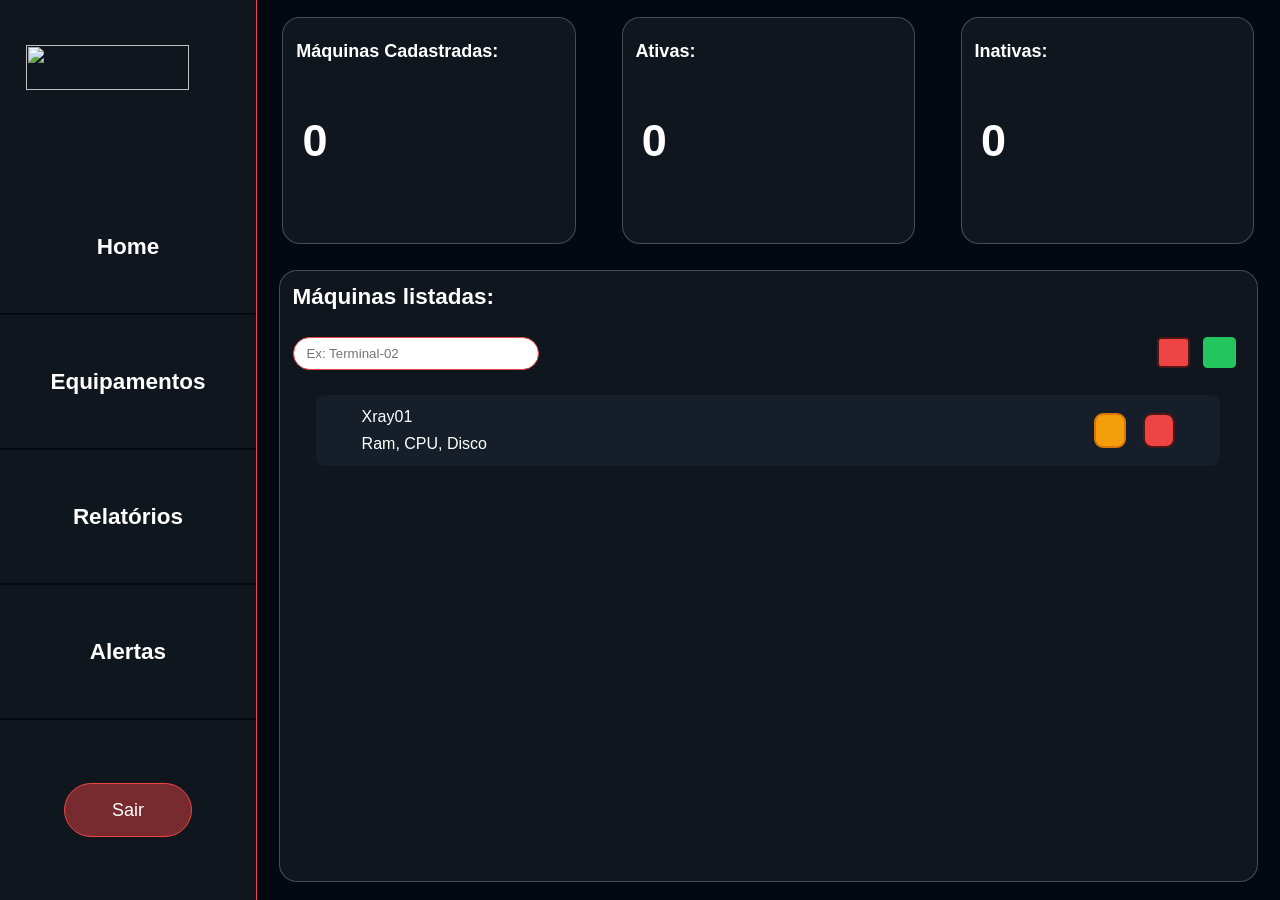
==== Entrega-oficial/web-data-viz/public/dashboard/index.html @ 2b2e2326 "finalizei os estilos tanto dos modais quanto da primeira pagina de dashboard em si" ====
<!DOCTYPE html>
<html lang="en">
<head>
    <meta charset="UTF-8">
    <meta name="viewport" content="width=device-width, initial-scale=1.0">
    <link rel="stylesheet" href="../css/dashboard.css">
    <link rel="shortcut icon" href="../assets/img/favicon.ico" type="image/x-icon">

    <title>Dashboard</title>

    <link
      rel="stylesheet"
      type="text/css"
      href="https://cdn.jsdelivr.net/npm/@phosphor-icons/web@2.1.1/src/regular/style.css"
    />
    <link
      rel="stylesheet"
      type="text/css"
      href="https://cdn.jsdelivr.net/npm/@phosphor-icons/web@2.1.1/src/fill/style.css"
    />

</head>
<body>
    <aside>
        <div class="top">
            <img src="../assets/img/logo.png">
        </div>
        <div class="links">
            <div class="link"><span>Home</span></div>
            <div class="link"><span>Equipamentos</span></div>
            <div class="link"><span>Relatórios</span></div>
            <div class="link"><span>Alertas</span></div>
        </div>
        <div class="btnLogout">
            <button>Sair</button>
        </div>
    </aside>
    <main>
        <div class="kpis">
            <div class="kpi">
                <div class="kpi-title">Máquinas Cadastradas:</div>
                <div class="kpi-main">0</div>
            </div>
            <div class="kpi">
                <div class="kpi-title">Ativas:</div>
                <div class="kpi-main">0</div>
            </div>
            <div class="kpi">
                <div class="kpi-title">Inativas:</div>
                <div class="kpi-main">0</div>
            </div>
        </div>

        <div class="list">
            <div class="title">Máquinas listadas:</div>
            <div class="top">
                <div class="search">
                    <i class="ph ph-magnifying-glass"></i>
                    <input type="text" placeholder="Ex: Terminal-02">
                </div>
                <div class="opt">
                    <button><i class="ph ph-funnel"></i></button>
                    <button onclick="openModal('create')" id="addBtn"><i class="ph ph-plus-circle"></i></button>
                </div>
            </div>
            <div class="itens">
                <div class="item">
                    <div class="wrapper">
                        <div class="info">
                            <p>Xray01</p>
                            <p>Ram, CPU, Disco</p>
                        </div>
                        <div class="actions">
                            <button onclick="openModal('update')" id="uptBtn"><i class="ph ph-note-pencil"></i></button>
                            <button onclick="openModal('remove')"><i class="ph ph-trash"></i></button>
                        </div>
                    </div>
                </div>
            </div>
        </div>
    </main>

    <div class="modal" id="create">
        <div class="wrapper">
            <i class="ph ph-x" onclick="closeModal('create')"></i>
            <div class="form">
                <p style="text-align: center; font-weight: bold;">Preencha todos<br>os campos</p>
                <div class="inputs">
                    <input type="text" placeholder="Apelido">
                    <input type="text" placeholder="Mac Adress">
                    <div class="componentes">
                        <p style="font-size: 1.5vh;">Selecione os componentes</p>
                        <div class="choice">
                            <select id="addSel">
                                <option value="cpu">CPU</option>
                                <option value="ram">RAM</option>
                                <option value="disco">Disco</option>
                            </select>
                            <div class="btns">
                                <button onclick="addComponente('add')">+</button>
                                <button onclick="rmComponente('add')">-</button>
                            </div>
                        </div>
                        <p id="addComponent"></p>
                    </div>
                    <button onclick="add()">Enviar</button>
                </div>
            </div>
        </div>
    </div>

    <div class="modal" id="update">
        <div class="wrapper">
            <i class="ph ph-x" onclick="closeModal('update')"></i>
            <div class="form">
                <p style="text-align: center; font-weight: bold;">Edite os campos</p>
                <div class="inputs">
                    <input type="text" placeholder="Apelido">
                    <input type="text" placeholder="Mac Adress">
                    <div class="componentes">
                        <p style="font-size: 1.5vh;">Selecione os componentes</p>
                        <div class="choice">
                            <select id="uptSel">
                                <option value="cpu">CPU</option>
                                <option value="ram">RAM</option>
                                <option value="disco">Disco</option>
                            </select>
                            <div class="btns">
                                <button onclick="addComponente('upt')">+</button>
                                <button onclick="rmComponente('upt')">-</button>
                            </div>    
                        </div>
                        <p id="uptComponent"></p>
                    </div>
                    <button onclick="edit()">Editar</button>
                </div>
            </div>
        </div>
    </div>

    <div class="modal" id="remove">
        <div class="wrapper">
            <i class="ph ph-x" onclick="closeModal('remove')"></i>
            <div class="remove">
                <p>Você deseja remover (Item)?</p>
                <div class="btns">
                    <button onclick="remove()" id="rmYes">Sim</button>
                    <button onclick="closeModal('remove')" id="rmNo">Não</button>
                </div>
            </div>
        </div>
    </div>
</body>
</html>
<script>
    function openModal(window){
        let mod = document.getElementById(`${window}`);

        mod.style.display = "flex";
    }
    function closeModal(window){
        let mod = document.getElementById(`${window}`);

        mod.style.display = "none";
    }
</script>
---- Entrega-oficial/web-data-viz/public/css/dashboard.css ----
*{
        margin: 0;
        padding: 0;
    }

    /*
    CORES:

    vermei: #EF4444
    background: #030911


    */

    body{
        position: relative;

        background-color: #030911;

        display: flex;
        align-items: center;
        justify-content: center;

        color: #FFF;

        font-family: 'Segoe UI', Tahoma, Geneva, Verdana, sans-serif;

        height: 100vh;
        width: 100vw;
    }

    aside{
        height: 100%;
        width: 20%;

        border-right: 1px solid #EF4444;

        background-color: #10161D;
    }

    aside .top{
        width: 100%;
        height: 20%;

        display: flex;
        align-items: center;
        justify-content: center;
    }

    aside .top img{
        width: 80%;
        height: 50%;
    }

    aside .links{
        width: 100%;
        height: 60%;

        display: flex;
        align-items: center;
        justify-content: center;
        flex-direction: column;
    }

    aside .links .link{
        font-weight: bold;
        font-size: 2.5vh;

        width: 100%;
        height: 25%;

        display: flex;
        align-items: center;
        justify-content: center;

        border-bottom:2px solid #030911;
        transition: all 200ms ease;

        cursor: pointer;
    }

    aside .links .link:hover{
        background-color: color-mix(in srgb, #10161D 100%, #fff 5%);
    }

    aside .btnLogout{
        width: 100%;
        height: 20%;

        display: flex;
        align-items: center;
        justify-content: center;
    }

    aside .btnLogout button{
        width: 50%;
        height: 30%;

        font-size: 2vh;
        color: #fff;

        border-radius: 20vh;

        background-color: #ef444476;
        border: 1px solid #EF4444;

        transition: all 200ms ease;
    }

    aside .btnLogout button:hover{
        background-color: #EF4444;
        cursor: pointer;
    }

    main{
        height: 100%;
        width: 80%;

        display: flex;
        align-items: center;
        justify-content: center;
        flex-direction: column;

        gap: 3vh;
    }

    main .kpis{
        width: 95%;
        height: 25%;

        display: flex;
        align-items: center;
        justify-content: space-between;

    }

    main .kpis .kpi{
        width: 30%;
        height: 100%;

        border-radius: 2vh;
        border: 1px solid #ffffff3b;

        background-color: #10161D;
        transition: all 200ms ease;
    }

    main .kpis .kpi:hover{
        transform: scale(105%);
    }

    .kpi .kpi-title{
        width: fit-content;
        height: 30%;

        padding-left: 1vw;

        font-weight: bold;
        font-size: 2vh;

        display: flex;
        align-items: center;
        justify-content: center;
    }

    .kpi .kpi-main{
        padding-left: 1.5vw;

        width: fit-content;
        height: 50%;

        font-weight: bold;
        font-size: 5vh;

        display: flex;
        align-items: center;
        justify-content: center;

    }

    main .list{
        width: 93%;
        height: 65%;

        border: 1px solid #ffffff3b;

        display: flex;
        align-items: center;
        justify-content: flex-start;
        flex-direction: column;

        gap: 3vh;

        border-radius: 2vh;
        background-color: #10161D;

        padding: 1vw 1vw;
    }

    main .list .title{
        width: 100%;
        height: fit-content;

        font-weight: bold;
        font-size: 2.5vh;
    }

    main .list .top{
        width: 100%;
        height: 6%;

        display: flex;
        justify-content: space-between;
    }

    main .list .search{
        width: 25%;
        height: 100%;

        gap: 0.5vw;

        display: flex;
        align-items: center;

        padding-left: 0.5vw;

        background-color: #fff;
        border-radius: 10vh;

        border: 1px solid #EF4444;

    }

    main .list .search input{
        width: 90%;

        border: none;
    }

    main .list .search input:focus{
        outline: none;
    }

    main .list .search i{
        color: #EF4444;
    }

    main .list .opt{
        display: flex;
        align-items: center;
        justify-content: center;
        gap: 1vw;

        height: 100%;
        width: 10%;
    }

    main .list .opt button{
        background-color: #EF4444;
        border: 2px solid color-mix(in srgb, #EF4444 50%, #000 100%);

        width: 35%;
        height: 100%;

        border-radius: 0.5vh;
    }

    main .list .opt #addBtn{
        border: #136d34;
        background-color: #22C55E;
    }

    main .list .opt #addBtn:hover{
        border: #062210;
        background-color: #126932;
    }

    main .list .opt button i{
        color: #fff;
    }

    main .list .opt button:hover{
        background-color: #832525;
        border: 2px solid color-mix(in srgb, #EF4444 50%, #000 110%);
    }

    main .list .itens{
        width: 95%;
        height: 90%;

        display: flex;
        align-items: center;
        justify-content: flex-start;
        flex-direction: column;
    }

    main .list .itens .item{
        background-color: #161f29;

        border-radius: 1vh;

        width: 100%;
        height: 15%;

        display: flex;
        align-items: center;
        justify-content: center;

        transition: all 200ms ease;
    }

    main .list .itens .item:hover{
        transform: scale(105%);
    }

    .item .wrapper{
        width: 90%;
        height: 100%;

        display: flex;
        align-items: center;
        justify-content: space-between;
    }

    .item .wrapper .info{
        height: 80%;

        display: flex;
        align-items: flex-start;
        flex-direction: column;
        justify-content: center;

        gap: 1vh;
    }

    .item .wrapper .actions{
        height: 100%;
        width: 10%;

        display: flex;
        align-items: center;
        justify-content: space-between;
    }

    .item .wrapper .actions button{
        width: 40%;
        height: 50%;

        border-radius: 1vh;

        background-color: #EF4444;
        border: 2px solid color-mix(in srgb, #EF4444 50%, #000 100%);
    }

    .item .wrapper .actions #uptBtn{
        background-color: #F59E0B;
        border: 2px solid #D97706;
    }

    .item .wrapper .actions #uptBtn:hover{
        background-color: #D97706;
        border: 2px solid #4d3204;
    }

    .item .wrapper .actions button i{
        color: #fff;
    }

    .item .wrapper .actions button:hover{
        background-color: #832525;
        border: 2px solid color-mix(in srgb, #EF4444 50%, #000 110%);
    }

    .modal{
        width: 100%;
        height: 100%;
        position: absolute;
        top: 50%;
        left: 50%;
        transform: translate(-50%, -50%);
        display: none;
        align-items: center;
        justify-content: center;
        background-color: rgba(0, 0, 0, 0.7);
        backdrop-filter: blur(4px);
    }

    .modal .wrapper{
        width: fit-content;
        min-width: 350px;
        min-height: 200px;
        height: fit-content;
        position: relative;
        background-color: #10161D;
        border: 1px solid #ffffff20;
        border-radius: 2vh;
        display: flex;
        align-items: center;
        justify-content: center;
        padding: 3vw;
        box-shadow: 0 15px 50px #00000080;
    }

    .modal .wrapper > i{
        position: absolute;
        top: 5%;
        left: auto;
        right: 5%;
        color: #ffffff80;
        font-size: 2.2vh;
        cursor: pointer;
        transition: all 200ms ease;
    }

    .modal .wrapper i:hover{
        color: #fff;
        transform: scale(1.15);
    }

    .modal .wrapper .form{
        display: flex;
        align-items: center;
        justify-content: center;
        flex-direction: column;
        gap: 2vh;
        font-size: 2vh;
    }

    .modal .wrapper .form p{
        font-size: 2.3vh;
        color: #fff;
    }

    .modal .wrapper .form .inputs{
        display: flex;
        align-items: center;
        justify-content: center;
        flex-direction: column;
        gap: 2vh;
    }

    .modal .wrapper .form .inputs input{
        width: 250px;
        box-sizing: border-box;
        padding: 1vh 1.5vh;
        height: 4vh;
        border-radius: 1vh;
        border: 1px solid #ffffff20;
        background-color: #161f29;
        color: #fff;
        transition: all 200ms ease;
    }

    .modal .wrapper .form .inputs input::placeholder{
        color: #ffffff60;
    }

    .modal .wrapper .form .inputs input:focus{
        outline: none;
        border-color: #EF4444;
        box-shadow: 0 0 0 2px #83252553;
    }

    .modal .wrapper .form .componentes{
        display: flex;
        align-items: center;
        justify-content: center;
        flex-direction: column;
        gap: 1vh;
        width: 100%;
    }

    .modal .wrapper .form .componentes p{
        color: #ffffff80;
    }

    .modal .wrapper .form .componentes .choice{
        display: flex;
        align-items: center;
        justify-content: space-around;
        width: 100%;
        height: 4vh;
        gap: 1vh;
    }

    .modal .wrapper .form .componentes .choice .btns{
        display: flex;
        width: 30%;
        height: 100%;
        gap: 0.5vh;
    }

    .modal .wrapper .form .componentes .choice select{
        padding: 0 1vh;
        height: 100%;
        border-radius: 0.7vh;
        border: 1px solid #ffffff20;
        background-color: #161f29;
        color: #fff;
        outline: none;
    }

    .modal .wrapper .form .componentes .choice .btns button{
        width: 50%;
        height: 100%;
        border-radius: 0.7vh;
        border: none;
        color: #fff;
        font-weight: bold;
        cursor: pointer;
        transition: all 200ms ease;
    }

    .modal .wrapper .form .inputs button{
        width: 100%;
        height: 4vh;
        border: none;
        border-radius: 0.8vh;
        color: #fff;
        background-color: #EF4444;
        font-weight: bold;
        cursor: pointer;
        transition: all 200ms ease;
    }

    .modal .wrapper .form .inputs button:hover{
        background-color: #7f2222;
    }

    .modal .wrapper .remove{
        display: flex;
        align-items: center;
        justify-content: center;
        flex-direction: column;
        gap: 2vh;
    }

    .modal .wrapper .remove .btns{
        width: 70%;
        display: flex;
        align-items: center;
        justify-content: space-between;
        gap: 1vh;
    }

    .modal .wrapper .remove .btns button{
        width: 50%;
        height: 4vh;
        border: none;
        border-radius: 0.8vh;
        color: #fff;
        font-weight: bold;
        cursor: pointer;
        transition: all 200ms ease;
    }

    .modal .wrapper .remove .btns #rmYes{
        background-color: #EF4444;
    }

    .modal .wrapper .remove .btns #rmNo{
        background-color: transparent;
        border: 1px solid #EF4444;
    }

    .modal .wrapper .remove .btns #rmYes:hover{
        background-color: #a52e2e;
    }

    .modal .wrapper .remove .btns #rmNo:hover{
        border: transparent;
        background-color: #f84444;
    }
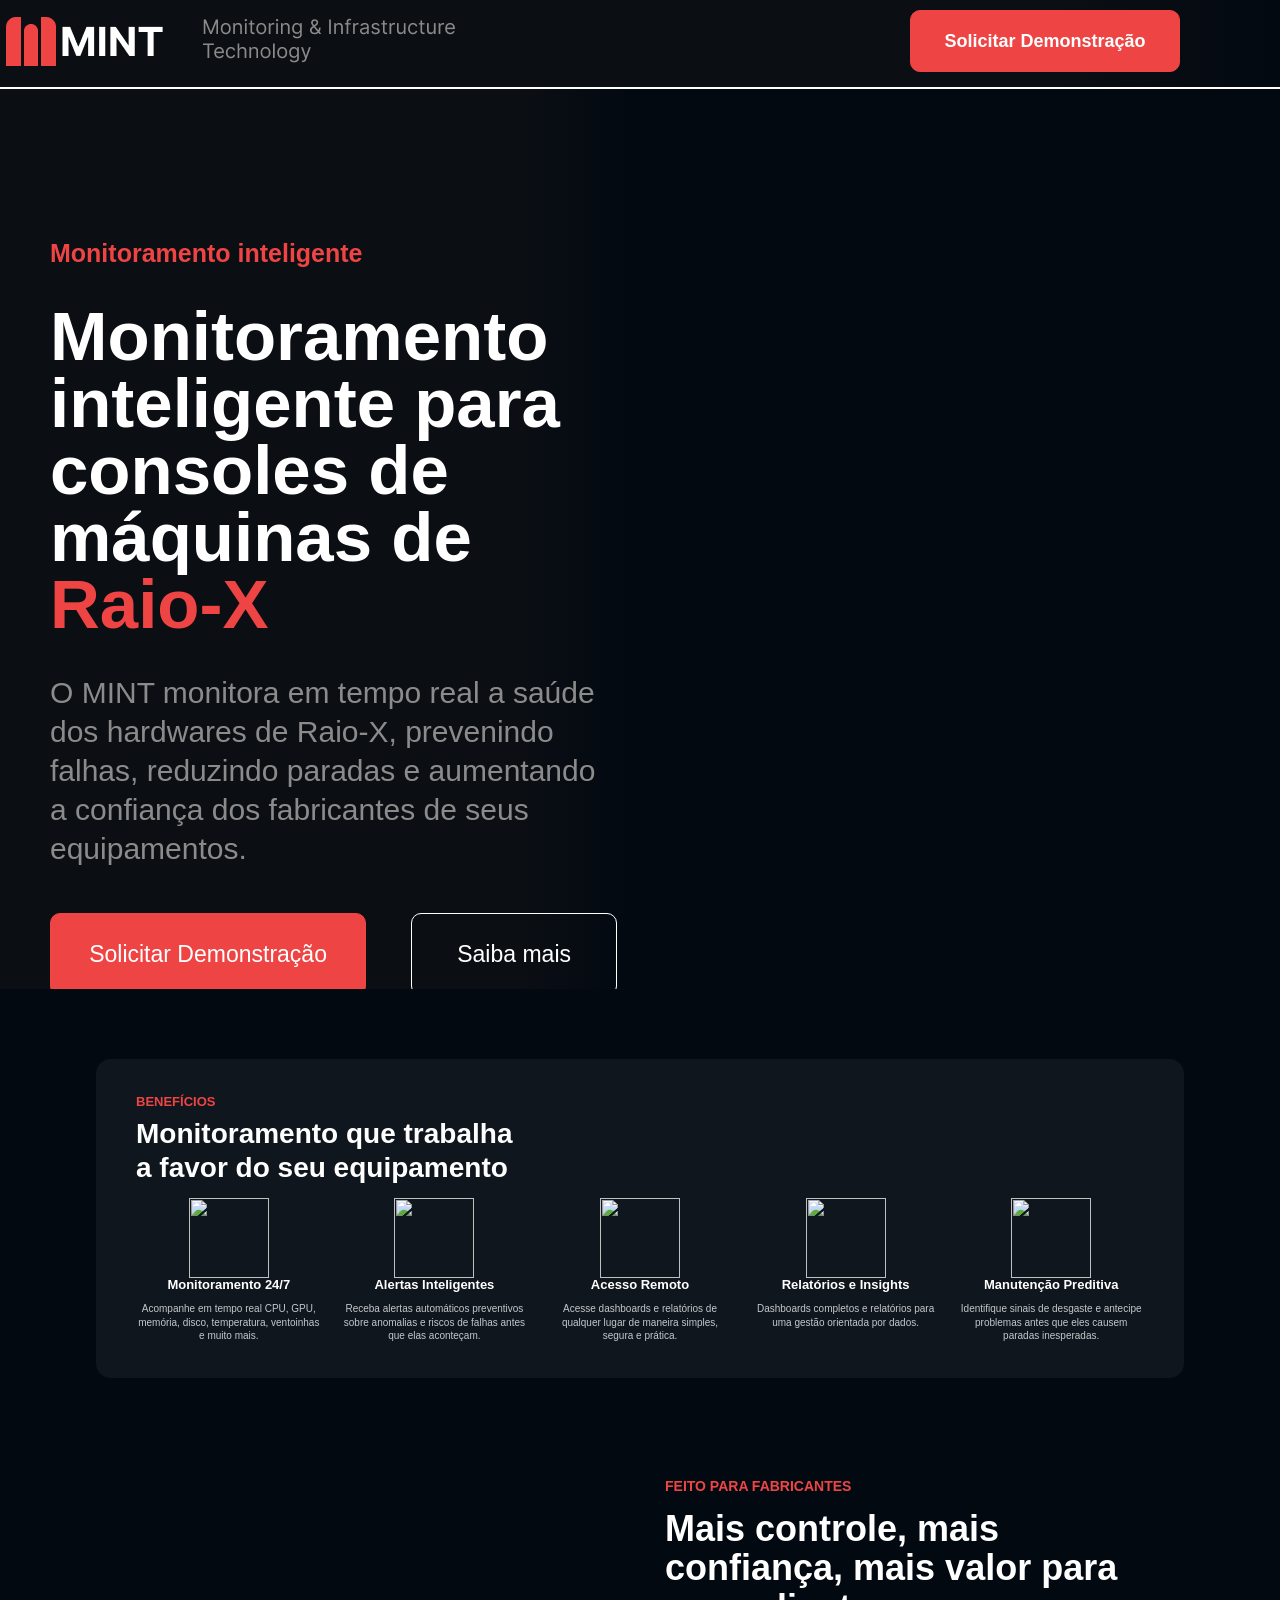
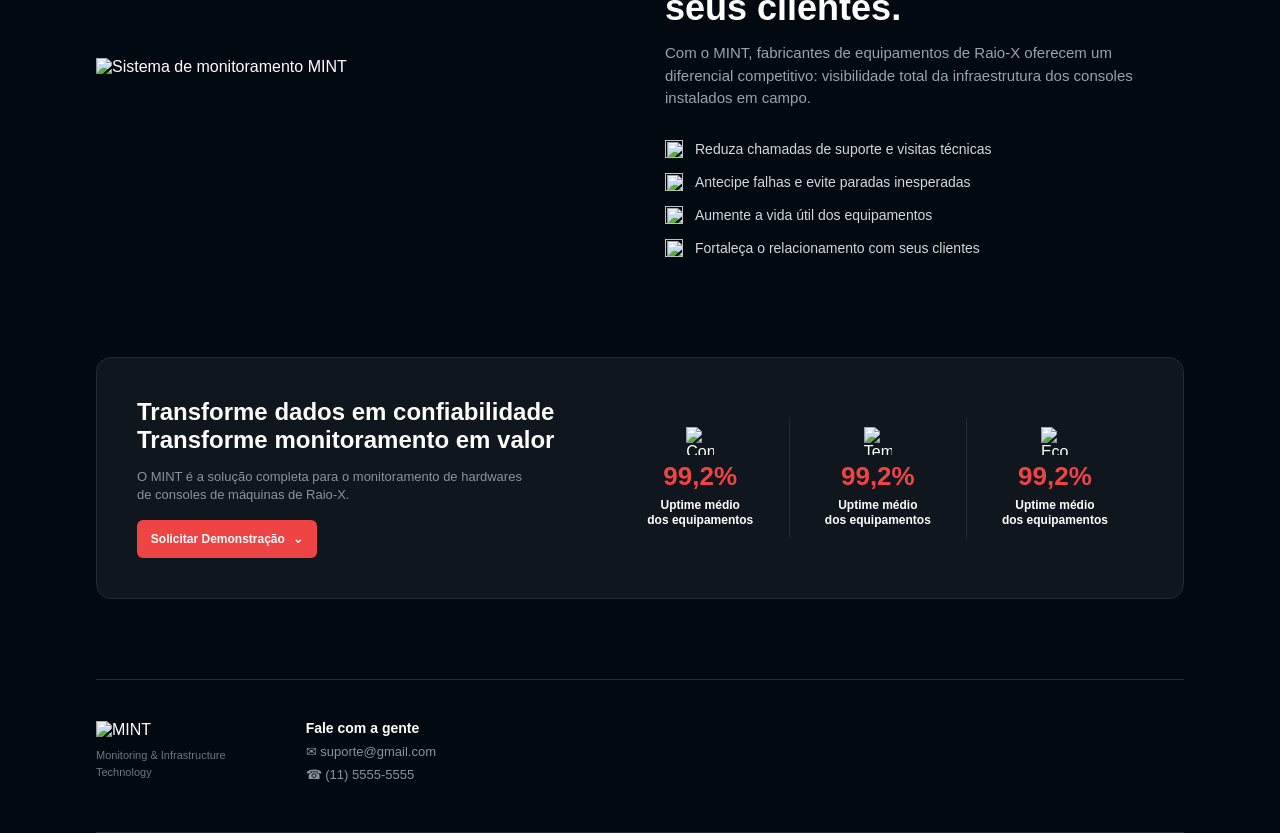
==== commit 83c66a50: "CRUD de Equipamentos quase finalizado, faltando apenas update" ====
--- a/Entrega-oficial/web-data-viz/public/dashboard/index.html
+++ b/Entrega-oficial/web-data-viz/public/dashboard/index.html
@@ -39,15 +39,15 @@
         <div class="kpis">
             <div class="kpi">
                 <div class="kpi-title">Máquinas Cadastradas:</div>
-                <div class="kpi-main">0</div>
+                <div class="kpi-main" id="totalKpi">0</div>
             </div>
             <div class="kpi">
                 <div class="kpi-title">Ativas:</div>
-                <div class="kpi-main">0</div>
+                <div class="kpi-main" id="ativasKpi">0</div>
             </div>
             <div class="kpi">
                 <div class="kpi-title">Inativas:</div>
-                <div class="kpi-main">0</div>
+                <div class="kpi-main" id="inativasKpi">0</div>
             </div>
         </div>
 
@@ -63,49 +63,14 @@
                     <button onclick="openModal('create')" id="addBtn"><i class="ph ph-plus-circle"></i></button>
                 </div>
             </div>
-            <div class="itens">
-                <div class="item">
-                    <div class="wrapper">
-                        <div class="info">
-                            <p>Xray01</p>
-                            <p>Ram, CPU, Disco</p>
-                        </div>
-                        <div class="actions">
-                            <button onclick="openModal('update')" id="uptBtn"><i class="ph ph-note-pencil"></i></button>
-                            <button onclick="openModal('remove')"><i class="ph ph-trash"></i></button>
-                        </div>
-                    </div>
-                </div>
+            <div class="itens" id="itens">
+                
             </div>
         </div>
     </main>
 
     <div class="modal" id="create">
-        <div class="wrapper">
-            <i class="ph ph-x" onclick="closeModal('create')"></i>
-            <div class="form">
-                <p style="text-align: center; font-weight: bold;">Preencha todos<br>os campos</p>
-                <div class="inputs">
-                    <input type="text" placeholder="Apelido">
-                    <input type="text" placeholder="Mac Adress">
-                    <div class="componentes">
-                        <p style="font-size: 1.5vh;">Selecione os componentes</p>
-                        <div class="choice">
-                            <select id="addSel">
-                                <option value="cpu">CPU</option>
-                                <option value="ram">RAM</option>
-                                <option value="disco">Disco</option>
-                            </select>
-                            <div class="btns">
-                                <button onclick="addComponente('add')">+</button>
-                                <button onclick="rmComponente('add')">-</button>
-                            </div>
-                        </div>
-                        <p id="addComponent"></p>
-                    </div>
-                    <button onclick="add()">Enviar</button>
-                </div>
-            </div>
+        <div class="wrapper" id="createWrapper">            
         </div>
     </div>
 
@@ -121,16 +86,16 @@
                         <p style="font-size: 1.5vh;">Selecione os componentes</p>
                         <div class="choice">
                             <select id="uptSel">
-                                <option value="cpu">CPU</option>
-                                <option value="ram">RAM</option>
-                                <option value="disco">Disco</option>
+                                <option value="CPU">CPU</option>
+                                <option value="RAM">RAM</option>
+                                <option value="Disco">Disco</option>
                             </select>
                             <div class="btns">
                                 <button onclick="addComponente('upt')">+</button>
                                 <button onclick="rmComponente('upt')">-</button>
                             </div>    
                         </div>
-                        <p id="uptComponent"></p>
+                        <p id="uptComponent" style="color: #fff;"></p>
                     </div>
                     <button onclick="edit()">Editar</button>
                 </div>
@@ -142,9 +107,9 @@
         <div class="wrapper">
             <i class="ph ph-x" onclick="closeModal('remove')"></i>
             <div class="remove">
-                <p>Você deseja remover (Item)?</p>
+                <p>Você deseja remover mesmo?</p>
                 <div class="btns">
-                    <button onclick="remove()" id="rmYes">Sim</button>
+                    <button id="rmYes">Sim</button>
                     <button onclick="closeModal('remove')" id="rmNo">Não</button>
                 </div>
             </div>
@@ -153,14 +118,259 @@
 </body>
 </html>
 <script>
-    function openModal(window){
-        let mod = document.getElementById(`${window}`);
-
-        mod.style.display = "flex";
-    }
-    function closeModal(window){
-        let mod = document.getElementById(`${window}`);
-
+    let uptComponentes = [];
+    let addComponentes = [];
+    let equipamentos = [];
+
+    // verifica se está logado
+
+    if (sessionStorage.getItem("ID_USUARIO") == null) {
+        window.location = '../';
+    }
+
+    // funcão "init" da página
+
+    window.onload = () => {
+        list();
+        getKpis();
+    };
+
+    // abertura/fechamento das janelas modais
+
+    function openUpdate() {
+        mountUpdate()
+        update.style.display = "flex";
+    }
+
+    function openCreate(){
+        mountCreate();
+        create.style.display = "flex";
+    }
+
+    function openRemove(mac){
+        remove.style.display = 'flex';
+
+        rmYes.addEventListener('click', () => {
+            remover(mac);
+            closeModal('remove');
+            location.reload();
+        })
+    }
+
+    function closeModal(windowName) {
+        let mod = document.getElementById(`${windowName}`);
         mod.style.display = "none";
     }
+
+    // adicionar e remover componentes no equipamento
+
+    function addComponente(windowName) {
+        if(!(document.getElementById("addSel") && document.getElementById("uptSel"))) return; 
+
+        if (windowName == 'upt') {
+            let obj = {
+                id: uptSel.value,
+                limite: uptLim.value
+            }
+            if (uptComponentes.some(comp => comp.id === obj.id)) return;
+            uptComponentes.push(obj);
+            uptComponent.innerHTML += uptSel.options[uptSel.selectedIndex].dataset.nome + ": " + obj.limite + "<br>";
+        }        
+
+        let obj = {
+            id: addSel.value,
+            limite: addLim.value
+        }
+        if (addComponentes.some(comp => comp.id === obj.id)) return;
+        addComponentes.push(obj);
+        addComponent.innerHTML += addSel.options[addSel.selectedIndex].dataset.nome + ": " + obj.limite + "<br>";
+    }
+
+    function rmComponente(windowName) {
+        if (windowName == 'upt') {
+            uptComponent.innerHTML = "";
+            uptComponentes = [];
+            return;
+        }
+        addComponentes = [];
+        addComponent.innerHTML = "";
+    }
+
+    // requisicao para montar janelas modais (create/update)
+
+    async function mountUpdate() {
+        
+    }
+
+    async function mountCreate(){
+        let response = await fetch('/equipamento/getAllComponentes');
+        let data = await response.json();
+
+        let opt = ""
+
+        for(let i = 0; i < data.length; i++){
+            opt += `<option value="${data[i].id}" data-nome="${data[i].nome_comp}">${data[i].nome_comp}</option>`
+        }
+        
+
+        let html = `
+            <i class="ph ph-x" onclick="closeModal('create')"></i>
+            <div class="form">
+                <p style="text-align: center; font-weight: bold;">Preencha todos<br>os campos</p>
+                <div class="inputs">
+                    <input type="text" placeholder="Apelido" id="addApelidoIn">
+                    <input type="text" placeholder="Mac Adress" id="addMacAddressIn">
+                    <div class="componentes">
+                        <p style="font-size: 1.5vh;">Selecione os componentes</p>
+                        <div class="choice">
+                            <select id="addSel">
+                                ${opt}
+                            </select>
+                            <input type="text" id="addLim" placeholder="Ex: 70">
+                            <div class="btns">
+                                <button onclick="addComponente('add')">+</button>
+                                <button onclick="rmComponente('add')">-</button>
+                            </div>
+                        </div>
+                        <p id="addComponent" style="color: #fff;"></p>
+                    </div>
+                    <button onclick="create()">Enviar</button>
+                </div>
+            </div>
+        `
+        
+        createWrapper.innerHTML += html;
+    }
+    
+    // 
+
+   function mountList() {
+        const itensContainer = document.getElementById("itens");
+        itensContainer.innerHTML = ""; 
+
+        for (let i = 0; i < equipamentos.length; i++) {
+            let txt = '';
+            
+            if (equipamentos[i].componentes) {
+                for (let j = 0; j < equipamentos[i].componentes.length; j++) {
+                    txt += equipamentos[i].componentes[j].nome_comp + " ";
+                }
+            }
+
+            let html = `
+                <div class="item">
+                    <div class="wrapper">
+                        <div class="info">
+                            <p>${equipamentos[i].nome_equipamento}</p>
+                            <p>${txt}</p>
+                        </div>
+                        <div class="actions">
+                            <button onclick="openUpdate()" id="uptBtn"><i class="ph ph-note-pencil"></i></button>
+                            <button onclick="openRemove('${equipamentos[i].mac_address}')"><i class="ph ph-trash"></i></button>
+                        </div>
+                    </div>
+                </div>
+            `;
+
+            itensContainer.innerHTML += html;
+        }
+    }
+
+    async function list() {
+        await buscarEquip();
+        mountList();
+    }
+    
+    async function buscarCompPorEquip(equipamentosList) {
+        const promises = equipamentosList.map(equip => 
+            fetch(`/equipamento/buscarCompPorEquip/${equip.id}`)
+                .then(response => response.ok ? response.json() : [])
+                .then(data => {
+                    equip.componentes = data;
+                })
+                .catch(err => {
+                    console.error("Erro ao buscar componentes:", err);
+                    equip.componentes = [];
+                })
+        );
+        
+        await Promise.all(promises);
+    }
+
+    async function buscarEquip() {
+        try {
+            const response = await fetch(`/equipamento/listar/${sessionStorage.getItem('ID_EMPRESA')}`);
+            if (response.ok) {
+                equipamentos = await response.json();
+                await buscarCompPorEquip(equipamentos);
+            }
+        } catch (err) {
+            console.error("Erro ao buscar equipamentos:", err);
+        }
+    }
+
+    // requisições para o crud e kpis
+
+    async function create() {
+        try {
+            let nome = addApelidoIn.value;
+            let mac = addMacAddressIn.value;
+
+            let res = await fetch('/equipamento/cadastrar', {
+                method: "POST",
+                headers: {
+                    "Content-type":"application/json"
+                },
+                body:JSON.stringify({
+                        nome: nome,
+                        mac_address: mac,
+                        fk_empresa: sessionStorage.getItem("ID_EMPRESA")
+                })
+            })
+
+            let data = await res.json();
+
+            await fetch('/equipamento/createManyEquipComp', {
+                method: 'POST',
+                headers: {
+                    "Content-type":"application/json",
+                },
+                body:JSON.stringify({
+                    comps: addComponentes,
+                    fk_equipamento: data.insertId
+                })
+            })
+
+            await location.reload();
+        } catch (error) {
+            console.log(error);
+        }
+    }
+
+    async function update() {
+        
+    }
+
+    async function remover(mac) {
+        await fetch('/equipamento/deletar', {
+            method:"DELETE",
+            headers:{
+                "Content-type":"application/json"
+            },
+            body:JSON.stringify({
+                mac_address: mac,
+                fk_empresa: sessionStorage.getItem("ID_EMPRESA")
+            })
+        })
+    }
+
+    async function  getKpis() {
+        let response = await fetch(`/equipamento/getKpis/${sessionStorage.getItem("ID_EMPRESA")}`);
+        let data =  await response.json();
+
+        totalKpi.innerHTML = data[0].total;
+        ativasKpi.innerHTML = data[0].ativos;
+        inativasKpi.innerHTML = data[0].inativos;
+    }
+
 </script>
--- a/Entrega-oficial/web-data-viz/public/css/dashboard.css
+++ b/Entrega-oficial/web-data-viz/public/css/dashboard.css
@@ -292,6 +292,8 @@
         align-items: center;
         justify-content: flex-start;
         flex-direction: column;
+
+        gap: 1vh;
     }
 
     main .list .itens .item{
@@ -500,6 +502,10 @@
         outline: none;
     }
 
+    .modal .wrapper .form .componentes .choice input{
+        width: 30%;
+    }
+
     .modal .wrapper .form .componentes .choice .btns button{
         width: 50%;
         height: 100%;
